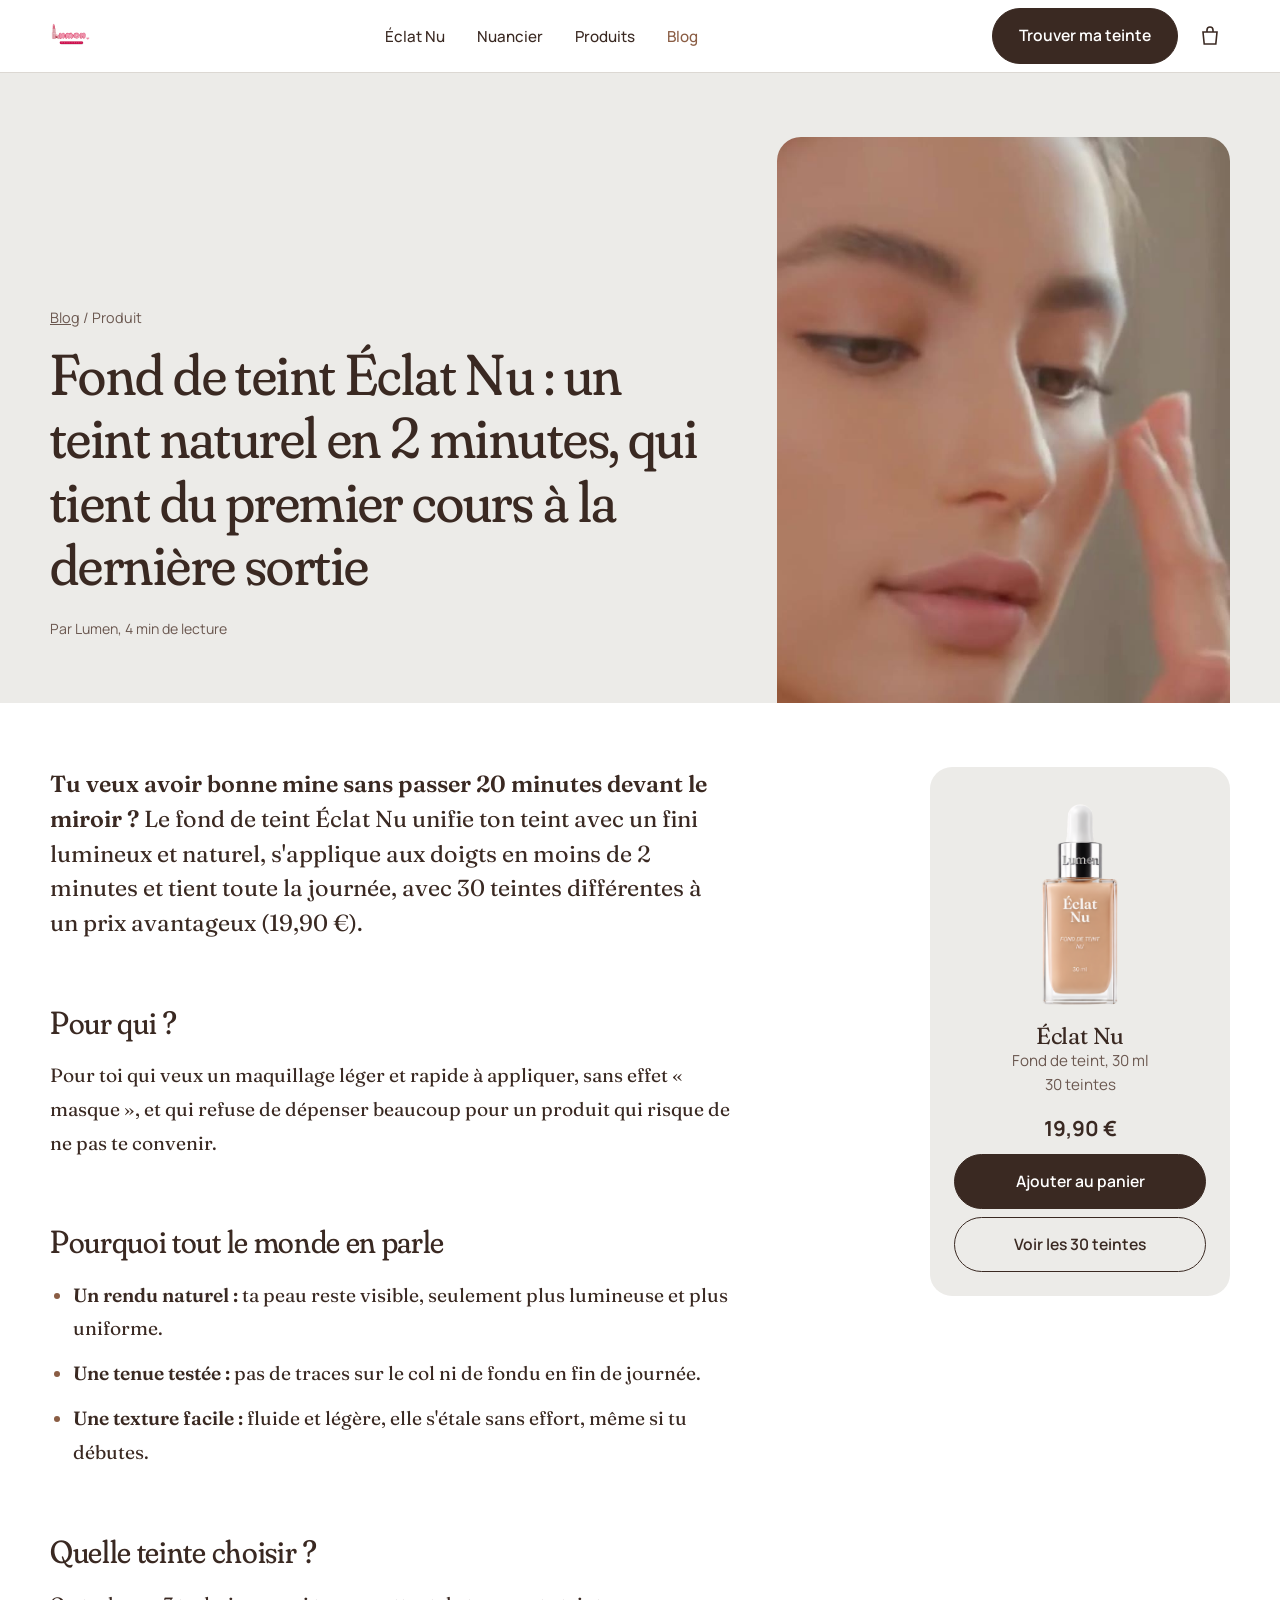
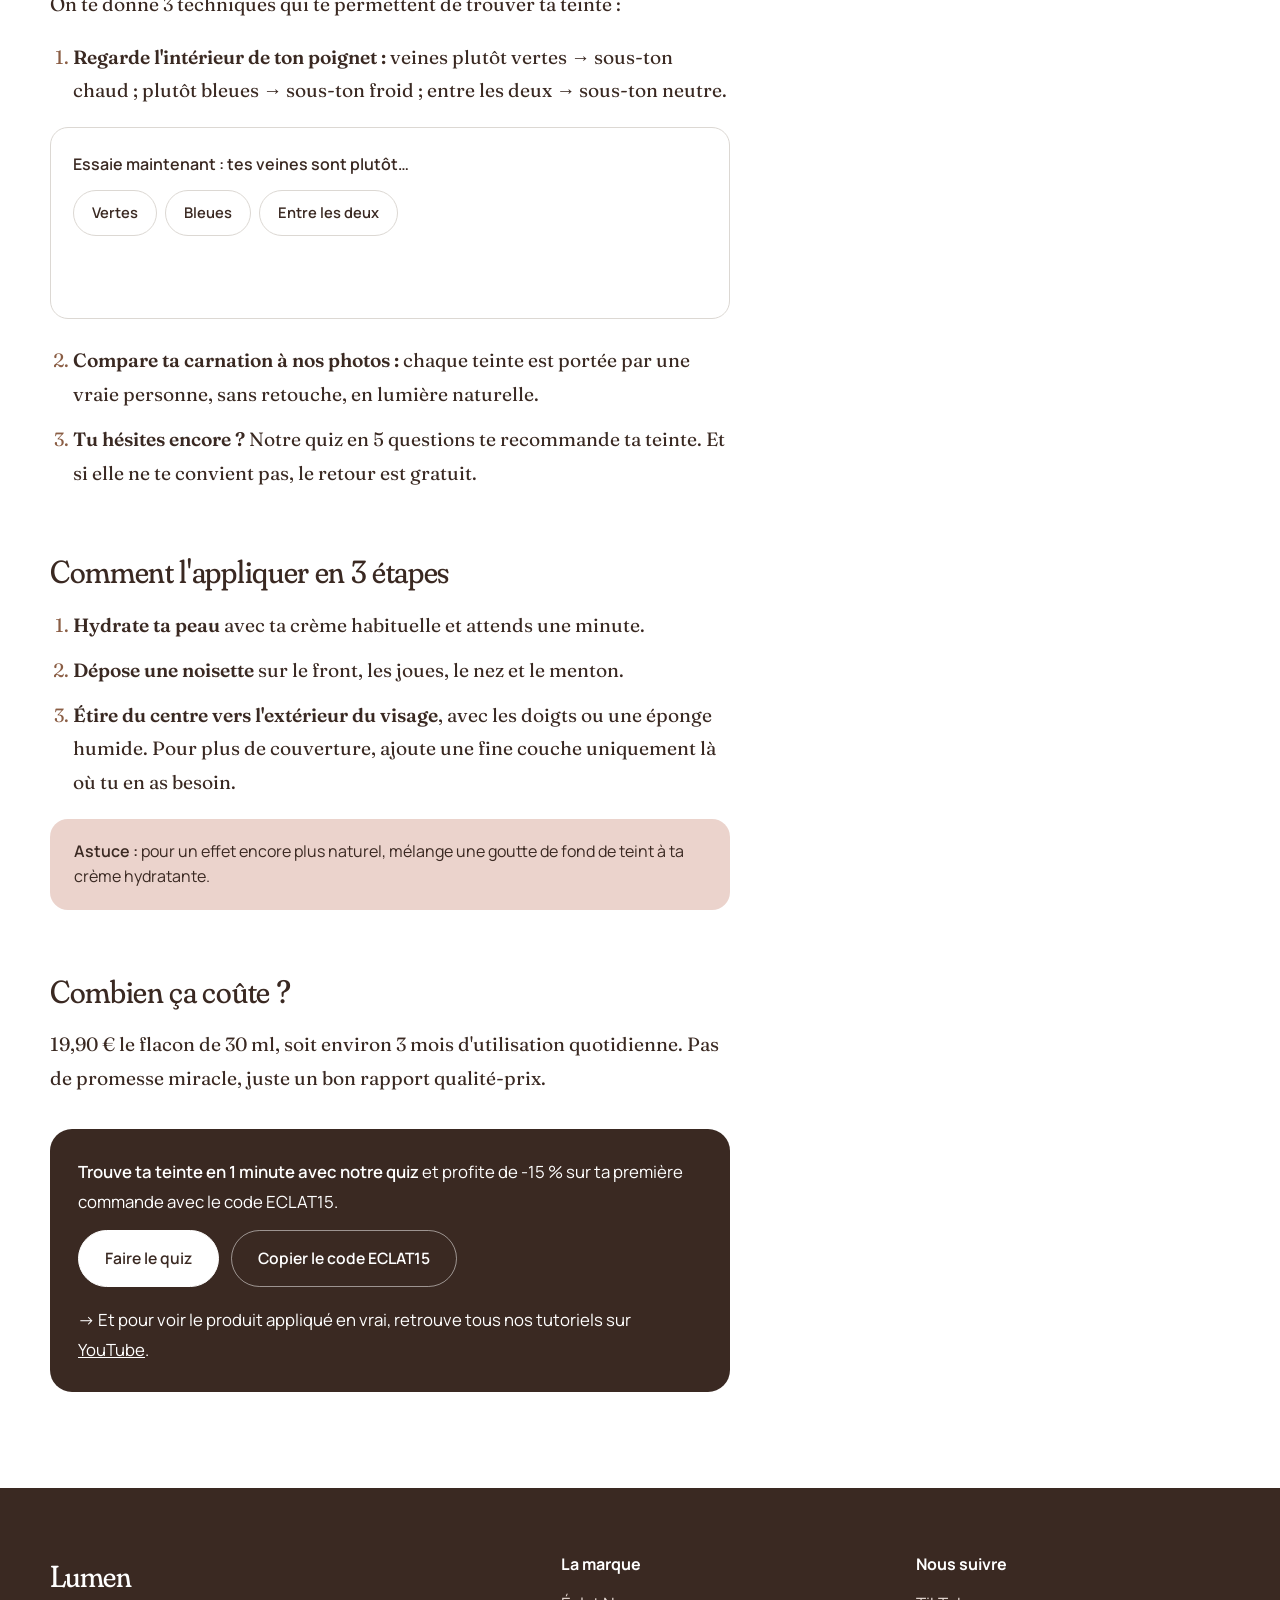
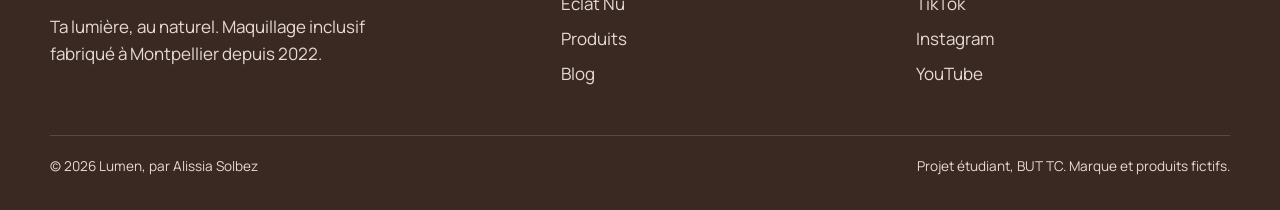
==== article-eclat-nu.html @ 2674748a "Add files via upload" ====
<!doctype html>
<html lang="fr">
<head>
  <meta charset="utf-8">
  <meta name="viewport" content="width=device-width, initial-scale=1">
  <title>Fond de teint Éclat Nu : un teint naturel en 2 minutes · Lumen</title>
  <meta name="description" content="Éclat Nu unifie ton teint avec un fini lumineux et naturel, s'applique aux doigts en moins de 2 minutes et tient toute la journée. 30 teintes, 19,90 €.">
  <link rel="preconnect" href="https://fonts.googleapis.com">
  <link rel="preconnect" href="https://fonts.gstatic.com" crossorigin>
  <link href="https://fonts.googleapis.com/css2?family=Fraunces:opsz,wght,SOFT@9..144,300..600,0..100&family=Manrope:wght@400;500;600;700&display=swap" rel="stylesheet">
  <link rel="icon" href="assets/img/logo.png">
  <link rel="stylesheet" href="assets/style.css">
</head>
<body>

<header class="nav">
  <div class="conteneur nav__inner">
    <a class="logo" href="index.html" aria-label="Lumen, accueil"><img class="logo__img" src="assets/img/logo.png" alt="Lumen" onerror="this.remove()"><span class="logo__texte">Lumen</span></a>
    <ul class="nav__liens" id="menu">
      <li><a href="index.html#eclat-nu">Éclat Nu</a></li>
      <li><a href="index.html#nuancier">Nuancier</a></li>
      <li><a href="index.html#produits">Produits</a></li>
      <li><a href="blog.html" aria-current="page">Blog</a></li>
    </ul>
    <div class="nav__actions">
      <a class="btn" href="index.html#quiz">Trouver ma teinte</a>
      <button class="panier" type="button" aria-label="Panier">
        <svg viewBox="0 0 24 24" fill="none" stroke="currentColor" stroke-width="1.6" aria-hidden="true"><path d="M5 8h14l-1.2 12H6.2L5 8Z"/><path d="M9 8V6a3 3 0 0 1 6 0v2"/></svg>
        <span class="panier__nb" data-vide="true">0</span>
      </button>
      <button class="burger" type="button" aria-label="Ouvrir le menu" aria-controls="menu" aria-expanded="false">
        <svg viewBox="0 0 24 24" fill="none" stroke="currentColor" stroke-width="1.6" aria-hidden="true"><path d="M4 8h16M4 16h16"/></svg>
      </button>
    </div>
  </div>
</header>

<div class="progression-lecture" aria-hidden="true"></div>
<main>
  <article>
    <header class="article-tete">
      <div class="conteneur article-tete__grille">
        <div style="padding-bottom:48px">
          <p class="fil"><a href="blog.html">Blog</a> / Produit</p>
          <h1>Fond de teint Éclat Nu : un teint naturel en 2 minutes, qui tient du premier cours à la dernière sortie</h1>
          <p class="meta">Par Lumen, 4 min de lecture</p>
        </div>
        <img src="assets/img/visage.jpg" alt="Visage au teint lumineux après application d'Éclat Nu">
      </div>
    </header>

    <div class="conteneur article-corps">
      <div class="prose">
        <p class="accroche"><strong>Tu veux avoir bonne mine sans passer 20 minutes devant le miroir ?</strong> Le fond de teint Éclat Nu unifie ton teint avec un fini lumineux et naturel, s'applique aux doigts en moins de 2 minutes et tient toute la journée, avec 30 teintes différentes à un prix avantageux (19,90 €).</p>

        <h2>Pour qui ?</h2>
        <p>Pour toi qui veux un maquillage léger et rapide à appliquer, sans effet « masque », et qui refuse de dépenser beaucoup pour un produit qui risque de ne pas te convenir.</p>

        <h2>Pourquoi tout le monde en parle</h2>
        <ul>
          <li><strong>Un rendu naturel :</strong> ta peau reste visible, seulement plus lumineuse et plus uniforme.</li>
          <li><strong>Une tenue testée :</strong> pas de traces sur le col ni de fondu en fin de journée.</li>
          <li><strong>Une texture facile :</strong> fluide et légère, elle s'étale sans effort, même si tu débutes.</li>
        </ul>

        <h2>Quelle teinte choisir ?</h2>
        <p>On te donne 3 techniques qui te permettent de trouver ta teinte :</p>
        <ol>
          <li><strong>Regarde l'intérieur de ton poignet :</strong> veines plutôt vertes → sous-ton chaud ; plutôt bleues → sous-ton froid ; entre les deux → sous-ton neutre.</li>
        </ol>
        <div class="test-poignet" data-test-poignet>
          <p>Essaie maintenant : tes veines sont plutôt…</p>
          <div class="test-poignet__choix">
            <button class="filtre" type="button" data-st="C" aria-pressed="false">Vertes</button>
            <button class="filtre" type="button" data-st="F" aria-pressed="false">Bleues</button>
            <button class="filtre" type="button" data-st="N" aria-pressed="false">Entre les deux</button>
          </div>
          <div class="test-poignet__resultat" aria-live="polite"></div>
        </div>
        <ol start="2">
          <li><strong>Compare ta carnation à nos photos :</strong> chaque teinte est portée par une vraie personne, sans retouche, en lumière naturelle.</li>
          <li><strong>Tu hésites encore ?</strong> Notre quiz en 5 questions te recommande ta teinte. Et si elle ne te convient pas, le retour est gratuit.</li>
        </ol>

        <h2>Comment l'appliquer en 3 étapes</h2>
        <ol>
          <li><strong>Hydrate ta peau</strong> avec ta crème habituelle et attends une minute.</li>
          <li><strong>Dépose une noisette</strong> sur le front, les joues, le nez et le menton.</li>
          <li><strong>Étire du centre vers l'extérieur du visage</strong>, avec les doigts ou une éponge humide. Pour plus de couverture, ajoute une fine couche uniquement là où tu en as besoin.</li>
        </ol>
        <p class="encart"><strong>Astuce :</strong> pour un effet encore plus naturel, mélange une goutte de fond de teint à ta crème hydratante.</p>

        <h2>Combien ça coûte ?</h2>
        <p>19,90 € le flacon de 30 ml, soit environ 3 mois d'utilisation quotidienne. Pas de promesse miracle, juste un bon rapport qualité-prix.</p>

        <div class="cta-final">
          <p><strong>Trouve ta teinte en 1 minute avec notre quiz</strong> et profite de -15 % sur ta première commande avec le code ECLAT15.</p>
          <div class="hero__boutons">
            <a class="btn" href="index.html#quiz">Faire le quiz</a>
            <button class="btn btn--clair" type="button" data-copier="ECLAT15" style="color:var(--lait);border-color:rgba(255,255,255,.5)">Copier le code ECLAT15</button>
          </div>
          <p style="margin:18px 0 0">→ Et pour voir le produit appliqué en vrai, retrouve tous nos tutoriels sur <a href="#">YouTube</a>.</p>
        </div>
      </div>

      <aside>
        <div class="aside-produit">
          <img src="assets/img/flacon.png" alt="Flacon Éclat Nu">
          <h3>Éclat Nu</h3>
          <p>Fond de teint, 30 ml<br>30 teintes</p>
          <strong style="font-size:1.3rem">19,90 €</strong>
          <button class="btn" type="button" data-ajouter-star>Ajouter au panier</button>
          <a class="btn btn--clair" href="index.html#nuancier">Voir les 30 teintes</a>
        </div>
      </aside>
    </div>
  </article>
</main>

<footer class="pied">
  <div class="conteneur">
    <div class="pied__grille">
      <div>
        <a class="logo" href="index.html" aria-label="Lumen, accueil"><img class="logo__img" src="assets/img/logo-blanc.png" alt="Lumen" onerror="this.remove()"><span class="logo__texte">Lumen</span></a>
        <p style="margin-top:12px;max-width:340px">Ta lumière, au naturel. Maquillage inclusif fabriqué à Montpellier depuis 2022.</p>
      </div>
      <div>
        <h4>La marque</h4>
        <ul>
          <li><a href="index.html#eclat-nu">Éclat Nu</a></li>
          <li><a href="index.html#produits">Produits</a></li>
          <li><a href="blog.html">Blog</a></li>
        </ul>
      </div>
      <div>
        <h4>Nous suivre</h4>
        <ul>
          <li><a href="#">TikTok</a></li>
          <li><a href="#">Instagram</a></li>
          <li><a href="#">YouTube</a></li>
        </ul>
      </div>
    </div>
    <div class="pied__bas">
      <span>© 2026 Lumen, par Alissia Solbez</span>
      <span>Projet étudiant, BUT TC. Marque et produits fictifs.</span>
    </div>
  </div>
</footer>

<div class="toast" role="status" aria-live="polite"></div>
<script src="assets/app.js"></script>
</body>
</html>
---- assets/style.css ----
:root {
  --lait: #ffffff;
  --studio: #ecebe8;
  --studio-2: #f6f5f3;
  --nude: #c9a083;
  --nude-fonce: #8a5d44;
  --cacao: #3a2922;
  --cacao-doux: #6b5850;
  --rose: #ebd3cc;
  --ligne: #dcd8d3;
  --teinte: #c9a083;
  --serif: "Fraunces", Georgia, serif;
  --sans: "Manrope", system-ui, -apple-system, "Segoe UI", sans-serif;
  --max: 1180px;
  --rayon: 18px;
}

*, *::before, *::after { box-sizing: border-box; }
html { scroll-behavior: smooth; }
body {
  margin: 0;
  background: var(--lait);
  color: var(--cacao);
  font-family: var(--sans);
  font-size: 17px;
  line-height: 1.6;
  -webkit-font-smoothing: antialiased;
}
img { max-width: 100%; display: block; }
a { color: inherit; }
button { font: inherit; color: inherit; cursor: pointer; }
:focus-visible { outline: 2px solid var(--nude-fonce); outline-offset: 3px; border-radius: 6px; }

h1, h2, h3 { font-family: var(--serif); font-weight: 400; line-height: 1.1; margin: 0; letter-spacing: -0.01em; }
h1 { font-size: clamp(2.6rem, 6vw, 4.6rem); font-variation-settings: "opsz" 144, "SOFT" 100; }
h2 { font-size: clamp(2rem, 4vw, 3rem); font-variation-settings: "opsz" 120, "SOFT" 100; }
h3 { font-size: 1.45rem; font-variation-settings: "opsz" 40, "SOFT" 50; }
p { margin: 0 0 1em; }

.conteneur { width: min(100% - 32px, var(--max)); margin-inline: auto; }
.section { padding: clamp(64px, 9vw, 120px) 0; }
.section--studio { background: var(--studio); }
.intro { max-width: 620px; margin-bottom: 48px; }
.intro p { color: var(--cacao-doux); font-size: 1.1rem; margin-top: 16px; }

/* Boutons */
.btn {
  display: inline-flex; align-items: center; justify-content: center; gap: 10px;
  padding: 14px 26px; border-radius: 999px; border: 1.5px solid var(--cacao);
  background: var(--cacao); color: var(--lait); text-decoration: none;
  font-weight: 600; font-size: 0.98rem; transition: background .2s, color .2s;
}
.btn:hover { background: var(--nude-fonce); border-color: var(--nude-fonce); }
.btn--clair { background: transparent; color: var(--cacao); }
.btn--clair:hover { background: var(--cacao); color: var(--lait); border-color: var(--cacao); }

/* Navigation */
.nav {
  position: sticky; top: 0; z-index: 50;
  background: rgba(255,255,255,.92); backdrop-filter: blur(10px);
  border-bottom: 1px solid var(--ligne);
}
.nav__inner { display: flex; align-items: center; justify-content: space-between; height: 72px; }
.logo { font-family: var(--serif); font-size: 1.9rem; text-decoration: none; font-variation-settings: "opsz" 144, "SOFT" 100; letter-spacing: -0.02em; }
.nav__liens { display: flex; gap: 32px; list-style: none; margin: 0; padding: 0; align-items: center; }
.nav__liens a { text-decoration: none; font-weight: 500; font-size: .95rem; }
.nav__liens a:hover, .nav__liens a[aria-current="page"] { color: var(--nude-fonce); }
.nav__actions { display: flex; align-items: center; gap: 12px; }
.panier { position: relative; background: none; border: 0; padding: 8px; display: flex; }
.panier svg { width: 24px; height: 24px; }
.panier__nb {
  position: absolute; top: 0; right: -2px; min-width: 18px; height: 18px; border-radius: 9px;
  background: var(--nude-fonce); color: #fff; font-size: 11px; font-weight: 700;
  display: grid; place-items: center; padding: 0 4px;
}
.panier__nb[data-vide="true"] { display: none; }
.burger { display: none; background: none; border: 0; padding: 8px; }
.burger svg { width: 26px; height: 26px; }

/* Hero */
.hero { background: var(--studio); overflow: hidden; }
.hero__grille { display: grid; grid-template-columns: 1.05fr .95fr; align-items: center; gap: 40px; padding: 56px 0 32px; }
.hero__texte p.chapo { font-size: 1.2rem; color: var(--cacao-doux); max-width: 480px; margin: 22px 0 28px; }
.hero__prix { display: flex; align-items: baseline; gap: 14px; margin-bottom: 30px; }
.hero__prix strong { font-family: var(--serif); font-size: 2rem; font-weight: 400; }
.hero__prix span { color: var(--cacao-doux); font-size: .95rem; }
.hero__boutons { display: flex; gap: 12px; flex-wrap: wrap; }
.hero__visuel { position: relative; display: grid; place-items: center; min-height: 520px; }
.disque {
  position: absolute; width: min(460px, 88%); aspect-ratio: 1; border-radius: 50%;
  background: var(--teinte); transition: background-color .6s ease;
}
.hero__flacon { position: relative; height: min(440px, 64vh); width: auto; filter: drop-shadow(0 30px 30px rgba(58,41,34,.18)); }
.hero__etiquette {
  position: absolute; bottom: 36px; right: 4%; background: var(--lait); border-radius: 14px;
  padding: 12px 16px; display: flex; gap: 12px; align-items: center; box-shadow: 0 8px 24px rgba(58,41,34,.12);
}
.hero__etiquette i { width: 28px; height: 28px; border-radius: 50%; background: var(--teinte); display: block; transition: background-color .6s; }
.hero__etiquette b { display: block; font-weight: 700; font-size: .95rem; }
.hero__etiquette small { color: var(--cacao-doux); font-size: .8rem; }

/* Bande de teintes */
.bande { padding: 8px 0 48px; }
.bande__titre { display: flex; justify-content: space-between; align-items: baseline; gap: 16px; margin-bottom: 14px; flex-wrap: wrap; }
.bande__titre p { margin: 0; font-weight: 600; }
.bande__titre a { font-size: .9rem; color: var(--nude-fonce); font-weight: 600; }
.bande__teintes { display: grid; grid-template-columns: repeat(30, 1fr); height: 64px; border-radius: 14px; overflow: hidden; }
.bande__teintes button {
  border: 0; padding: 0; background: var(--c); position: relative; transition: transform .2s;
}
.bande__teintes button:hover { transform: scaleY(1.12); z-index: 1; }
.bande__teintes button[aria-pressed="true"] { transform: scaleY(1.22); z-index: 2; box-shadow: 0 0 0 3px var(--lait), 0 0 0 5px var(--cacao); border-radius: 4px; }

/* Bénéfices */
.benefices { display: grid; grid-template-columns: repeat(12, 1fr); gap: 24px; align-items: stretch; }
.benefice { grid-column: span 4; display: flex; flex-direction: column; gap: 18px; }
.benefice img { border-radius: var(--rayon); aspect-ratio: 4/5; object-fit: cover; width: 100%; }
.benefice:nth-child(2) { margin-top: 56px; }
.benefice:nth-child(3) { margin-top: 112px; }
.benefice p { color: var(--cacao-doux); margin: 0; }

/* Nuancier */
.nuancier { display: grid; grid-template-columns: 1fr 360px; gap: 48px; align-items: start; }
.filtres { display: flex; gap: 8px; flex-wrap: wrap; margin-bottom: 24px; }
.filtre {
  border: 1.5px solid var(--ligne); background: var(--lait); border-radius: 999px; padding: 9px 18px; font-weight: 600; font-size: .92rem;
}
.filtre[aria-pressed="true"] { background: var(--cacao); color: var(--lait); border-color: var(--cacao); }
.pastilles { display: grid; grid-template-columns: repeat(auto-fill, minmax(76px, 1fr)); gap: 14px; }
.pastille { border: 0; background: none; padding: 0; text-align: center; font-size: .78rem; font-weight: 600; color: var(--cacao-doux); }
.pastille span { display: block; aspect-ratio: 1; border-radius: 50%; background: var(--c); margin-bottom: 6px; border: 3px solid transparent; outline: 1.5px solid transparent; transition: outline-color .2s; }
.pastille:hover span { outline-color: var(--ligne); }
.pastille[aria-pressed="true"] span { border-color: var(--lait); outline: 2px solid var(--cacao); }
.pastille[hidden] { display: none; }
.fiche-teinte { background: var(--lait); border-radius: var(--rayon); padding: 28px; position: sticky; top: 96px; }
.fiche-teinte__echantillon { height: 150px; border-radius: 12px; background: var(--teinte); margin-bottom: 20px; transition: background-color .4s; }
.fiche-teinte h3 { margin-bottom: 4px; }
.fiche-teinte .sous-ton { color: var(--cacao-doux); margin-bottom: 18px; }
.fiche-teinte .btn { width: 100%; }
.astuce-poignet { margin-top: 18px; font-size: .92rem; color: var(--cacao-doux); border-top: 1px solid var(--ligne); padding-top: 16px; }

/* Quiz */
.quiz { background: var(--cacao); color: var(--lait); border-radius: 28px; padding: clamp(28px, 5vw, 64px); display: grid; grid-template-columns: .8fr 1.2fr; gap: 48px; }
.quiz h2 { color: var(--lait); }
.quiz__intro p { color: #d9cbc4; margin-top: 16px; }
.quiz__progression { height: 4px; background: rgba(255,255,255,.15); border-radius: 2px; margin-bottom: 28px; overflow: hidden; }
.quiz__progression i { display: block; height: 100%; width: 0; background: var(--nude); transition: width .35s; }
.quiz__question { font-family: var(--serif); font-size: 1.6rem; margin-bottom: 22px; line-height: 1.25; }
.quiz__etape { font-size: .85rem; color: #d9cbc4; margin-bottom: 8px; }
.quiz__choix { display: grid; gap: 10px; }
.quiz__choix button {
  text-align: left; background: rgba(255,255,255,.06); border: 1.5px solid rgba(255,255,255,.18);
  color: var(--lait); padding: 14px 18px; border-radius: 14px; display: flex; align-items: center; gap: 14px; font-weight: 500;
}
.quiz__choix button:hover { border-color: var(--nude); background: rgba(255,255,255,.1); }
.quiz__choix button i { width: 22px; height: 22px; border-radius: 50%; background: var(--c, transparent); flex: none; border: 1px solid rgba(255,255,255,.3); }
.quiz__retour { background: none; border: 0; color: #d9cbc4; margin-top: 18px; padding: 0; text-decoration: underline; font-size: .9rem; }
.resultat { display: grid; grid-template-columns: 140px 1fr; gap: 24px; align-items: center; }
.resultat__teinte { aspect-ratio: 1; border-radius: 50%; background: var(--c); box-shadow: 0 0 0 6px rgba(255,255,255,.1); }
.resultat p { color: #e6dad4; }
.code-promo { display: inline-flex; align-items: center; gap: 12px; border: 1.5px dashed var(--nude); border-radius: 12px; padding: 10px 14px; margin: 6px 0 18px; }
.code-promo b { letter-spacing: .08em; }
.code-promo button { background: var(--nude); border: 0; color: var(--cacao); border-radius: 8px; padding: 6px 12px; font-weight: 700; font-size: .85rem; }
.resultat .btn { background: var(--lait); color: var(--cacao); border-color: var(--lait); }
.resultat .btn--clair { background: transparent; color: var(--lait); border-color: rgba(255,255,255,.5); }

/* Étapes */
.etapes { display: grid; grid-template-columns: repeat(3, 1fr); gap: 32px; counter-reset: etape; }
.etape { border-top: 1.5px solid var(--cacao); padding-top: 22px; }
.etape::before { counter-increment: etape; content: counter(etape); font-family: var(--serif); font-size: 3.4rem; line-height: 1; display: block; margin-bottom: 14px; color: var(--nude); }
.etape p { color: var(--cacao-doux); margin: 10px 0 0; }
.astuce { margin-top: 40px; background: var(--rose); border-radius: var(--rayon); padding: 22px 26px; max-width: 720px; }

/* Produits */
.gammes { display: flex; gap: 8px; flex-wrap: wrap; margin-bottom: 32px; }
.produits { display: grid; grid-template-columns: repeat(auto-fill, minmax(230px, 1fr)); gap: 28px 22px; }
.produit { display: flex; flex-direction: column; }
.produit__visuel { background: var(--studio-2); border-radius: var(--rayon); aspect-ratio: 1; display: grid; place-items: center; margin-bottom: 14px; position: relative; }
.produit__visuel { overflow: hidden; }
.produit__visuel svg { height: 62%; width: auto; max-width: 62%; }
.produit--star .produit__visuel { background: var(--studio); }
.produit--star .produit__visuel img { position: absolute; top: 9%; left: 0; right: 0; margin: 0 auto; height: 82%; width: auto; }
.produit__badge { position: absolute; top: 12px; left: 12px; background: var(--cacao); color: var(--lait); border-radius: 999px; font-size: .75rem; font-weight: 700; padding: 4px 10px; }
.produit h3 { font-size: 1.15rem; margin-bottom: 2px; }
.produit__gamme { font-size: .85rem; color: var(--cacao-doux); }
.produit__bas { display: flex; justify-content: space-between; align-items: center; margin-top: 12px; }
.produit__bas strong { font-weight: 700; }
.ajouter { border: 1.5px solid var(--cacao); background: none; border-radius: 999px; padding: 7px 14px; font-weight: 600; font-size: .85rem; }
.ajouter:hover, .ajouter[data-ajoute="true"] { background: var(--cacao); color: var(--lait); }
.produit[hidden] { display: none; }

/* Blog */
.blog-une { display: grid; grid-template-columns: 1fr 1fr; gap: 0; background: var(--studio); border-radius: 28px; overflow: hidden; text-decoration: none; }
.blog-une img { width: 100%; height: 100%; object-fit: cover; min-height: 340px; }
.blog-une__texte { padding: clamp(28px, 4vw, 56px); display: flex; flex-direction: column; justify-content: center; gap: 16px; }
.blog-une__texte p { color: var(--cacao-doux); margin: 0; }
.blog-une:hover h3 { text-decoration: underline; text-decoration-thickness: 1px; text-underline-offset: 6px; }
.meta { font-size: .88rem; color: var(--cacao-doux); }
.lien-fleche { font-weight: 700; color: var(--nude-fonce); }
.articles { display: grid; grid-template-columns: repeat(auto-fill, minmax(280px, 1fr)); gap: 28px; margin-top: 40px; }
.article-carte { border-top: 1.5px solid var(--cacao); padding-top: 20px; }
.article-carte p { color: var(--cacao-doux); }
.bientot { display: inline-block; font-size: .8rem; font-weight: 700; background: var(--rose); padding: 3px 10px; border-radius: 999px; margin-bottom: 10px; }

/* Pied de page */
.pied { background: var(--cacao); color: #e6dad4; padding: 64px 0 32px; }
.pied__grille { display: grid; grid-template-columns: 1.5fr 1fr 1fr; gap: 40px; }
.pied .logo { color: var(--lait); }
.pied h4 { color: var(--lait); font-size: 1rem; margin: 0 0 12px; }
.pied ul { list-style: none; margin: 0; padding: 0; display: grid; gap: 8px; }
.pied a { text-decoration: none; }
.pied a:hover { color: var(--lait); text-decoration: underline; }
.pied__bas { border-top: 1px solid rgba(255,255,255,.15); margin-top: 48px; padding-top: 20px; font-size: .85rem; display: flex; justify-content: space-between; gap: 16px; flex-wrap: wrap; }

/* Toast */
.toast {
  visibility: hidden;
  position: fixed; bottom: 24px; left: 50%; transform: translate(-50%, 140%); background: var(--cacao); color: var(--lait);
  padding: 12px 20px; border-radius: 999px; font-weight: 600; font-size: .92rem; z-index: 100; transition: transform .35s ease;
}
.toast[data-visible="true"] { transform: translate(-50%, 0); visibility: visible; }

/* Article */
.progression-lecture { position: fixed; top: 0; left: 0; height: 3px; width: 0; background: var(--nude-fonce); z-index: 60; }
.article-tete { background: var(--studio); padding: 64px 0 0; }
.article-tete__grille { display: grid; grid-template-columns: 1.2fr .8fr; gap: 48px; align-items: end; }
.article-tete h1 { font-size: clamp(2.2rem, 4.6vw, 3.6rem); margin: 14px 0 22px; }
.article-tete img { border-radius: 24px 24px 0 0; aspect-ratio: 4/5; object-fit: cover; }
.fil { font-size: .9rem; color: var(--cacao-doux); }
.fil a { color: var(--cacao-doux); }
.article-corps { display: grid; grid-template-columns: minmax(0, 680px) 300px; gap: 72px; padding: 64px 0 96px; justify-content: space-between; }
.prose { font-family: var(--serif); font-size: 1.2rem; line-height: 1.75; font-variation-settings: "opsz" 14; }
.prose .accroche { font-size: 1.45rem; line-height: 1.5; margin-bottom: 1.2em; }
.prose h2 { font-size: 2rem; margin: 2em 0 .6em; }
.prose ul, .prose ol { padding-left: 1.2em; }
.prose li { margin-bottom: .6em; }
.prose li::marker { color: var(--nude-fonce); }
.prose strong { font-weight: 600; }
.prose .encart { font-family: var(--sans); font-size: 1rem; background: var(--rose); border-radius: var(--rayon); padding: 20px 24px; line-height: 1.6; }
.prose .cta-final { font-family: var(--sans); font-size: 1.05rem; background: var(--cacao); color: var(--lait); border-radius: 22px; padding: 28px; margin-top: 2em; }
.prose .cta-final p { margin-bottom: 14px; }
.prose .cta-final .btn { background: var(--lait); color: var(--cacao); border-color: var(--lait); }
.prose .cta-final .btn.btn--clair { background: transparent; color: var(--lait); border-color: rgba(255,255,255,.5); }
.prose .cta-final a { color: var(--lait); }
.test-poignet { font-family: var(--sans); font-size: 1rem; border: 1.5px solid var(--ligne); border-radius: var(--rayon); padding: 22px; margin: 1em 0 1.6em; }
.test-poignet p { margin-bottom: 12px; font-weight: 600; }
.test-poignet__choix { display: flex; gap: 8px; flex-wrap: wrap; }
.test-poignet__resultat { margin-top: 16px; display: flex; gap: 14px; align-items: center; min-height: 44px; }
.test-poignet__resultat div { display: flex; gap: 6px; }
.test-poignet__resultat i { width: 30px; height: 30px; border-radius: 50%; background: var(--c); display: block; }
.aside-produit { position: sticky; top: 100px; background: var(--studio); border-radius: 22px; padding: 24px; text-align: center; }
.aside-produit img { height: 220px; width: auto; margin: 0 auto 12px; }
.aside-produit p { color: var(--cacao-doux); font-size: .95rem; }
.aside-produit .btn { width: 100%; margin-top: 8px; }

@media (max-width: 960px) {
  .hero__grille, .nuancier, .quiz, .article-tete__grille, .article-corps, .blog-une { grid-template-columns: 1fr; }
  .hero__visuel { min-height: 420px; order: -1; }
  .benefice { grid-column: span 12; }
  .benefice:nth-child(n) { margin-top: 0; }
  .benefice img { aspect-ratio: 16/10; }
  .fiche-teinte, .aside-produit { position: static; }
  .etapes { grid-template-columns: 1fr; }
  .pied__grille { grid-template-columns: 1fr 1fr; }
  .article-tete img { display: none; }
  .article-corps { gap: 40px; }
}
@media (max-width: 760px) {
  .burger { display: flex; }
  .nav__liens {
    position: absolute; top: 72px; left: 0; right: 0; background: var(--lait); flex-direction: column; align-items: flex-start;
    padding: 20px 16px 28px; gap: 18px; border-bottom: 1px solid var(--ligne); display: none;
  }
  .nav__liens[data-ouvert="true"] { display: flex; }
  .nav__actions .btn { display: none; }
  .bande__teintes { grid-template-columns: repeat(15, 1fr); height: 88px; }
  .resultat { grid-template-columns: 1fr; }
  .resultat__teinte { width: 110px; }
  .pied__grille { grid-template-columns: 1fr; }
  .hero__etiquette { right: 0; bottom: 16px; }
  .hero__visuel { min-height: 380px; }
  .hero__flacon { height: 330px; }
  .produits { grid-template-columns: repeat(2, 1fr); gap: 24px 14px; }
  .produit__bas { flex-direction: column; align-items: flex-start; gap: 8px; }
}
@media (prefers-reduced-motion: reduce) {
  *, *::before, *::after { transition: none !important; animation: none !important; scroll-behavior: auto !important; }
}

/* Logo : image si assets/img/logo.png existe, sinon le nom en texte */
.logo { display: inline-flex; align-items: center; }
.logo__img { height: 40px; width: auto; max-width: 180px; object-fit: contain; }
.logo__img + .logo__texte { display: none; }
.pied .logo__img { height: 48px; }
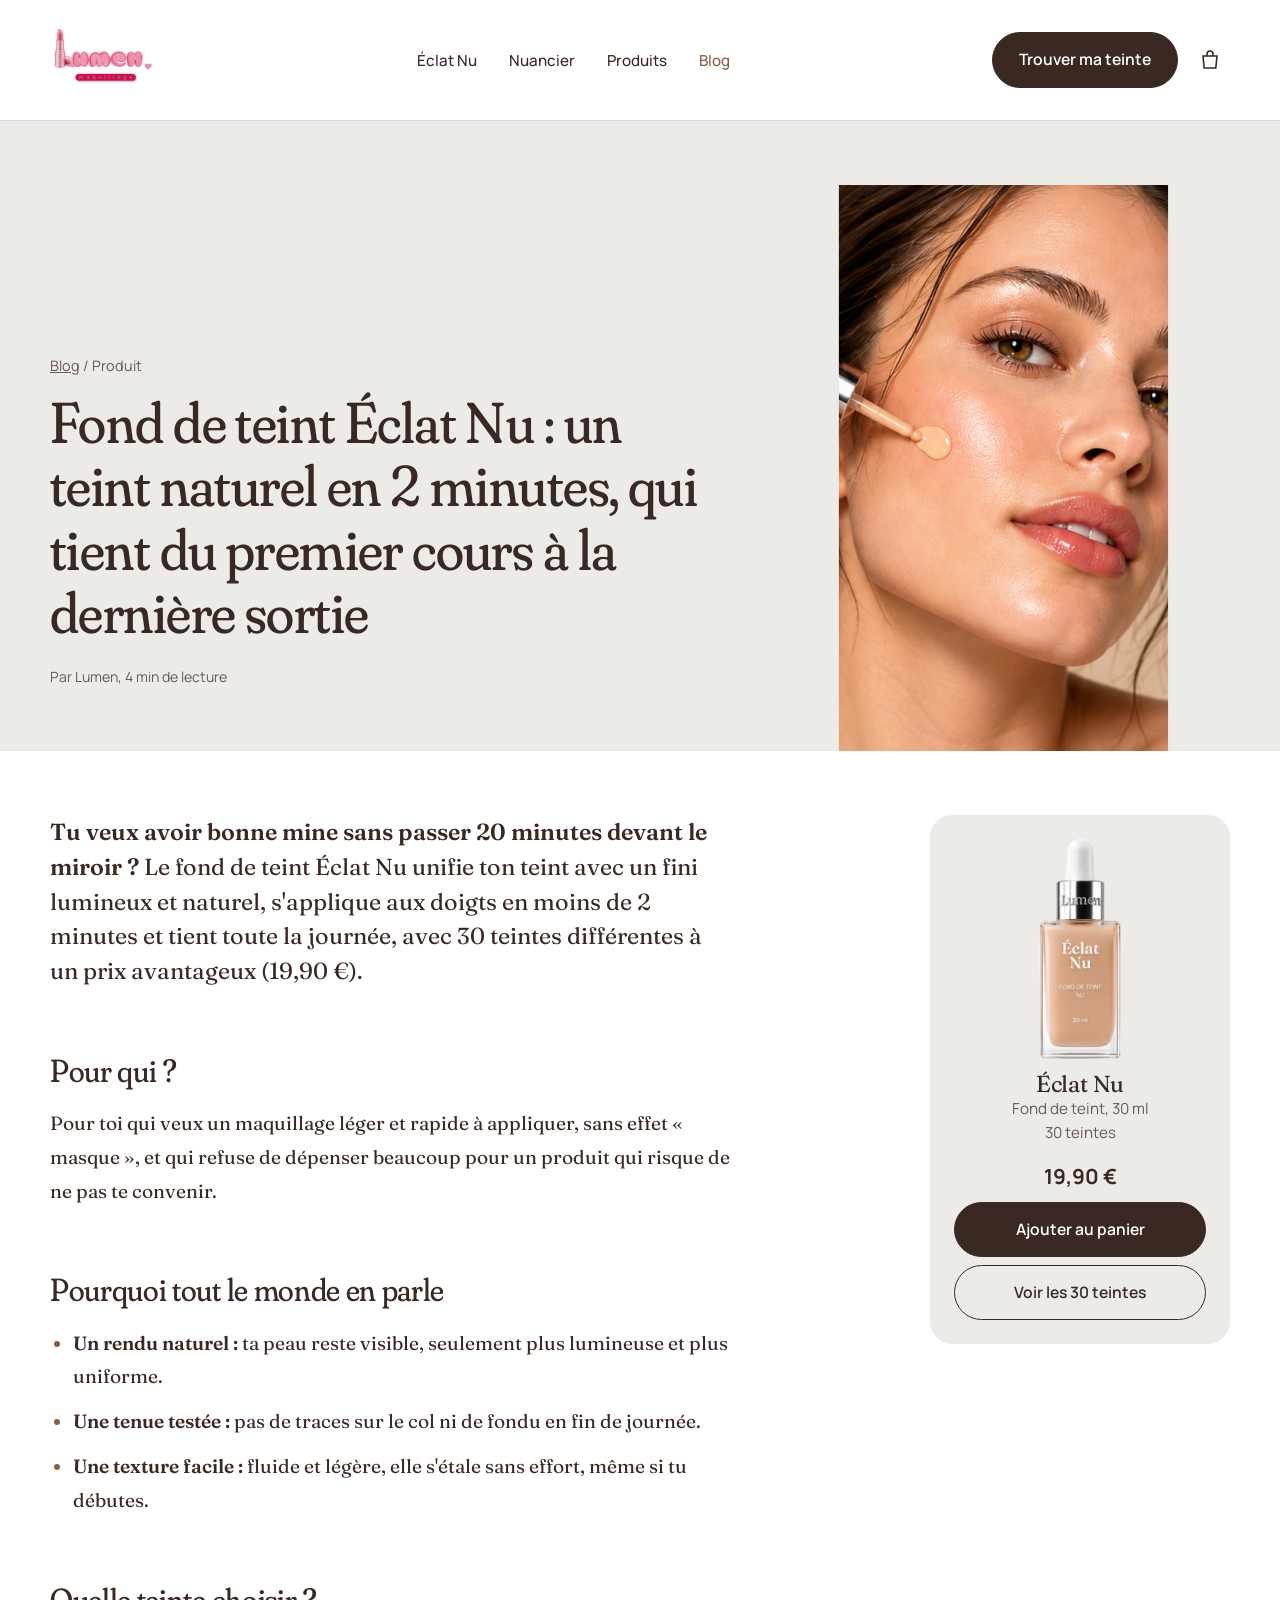
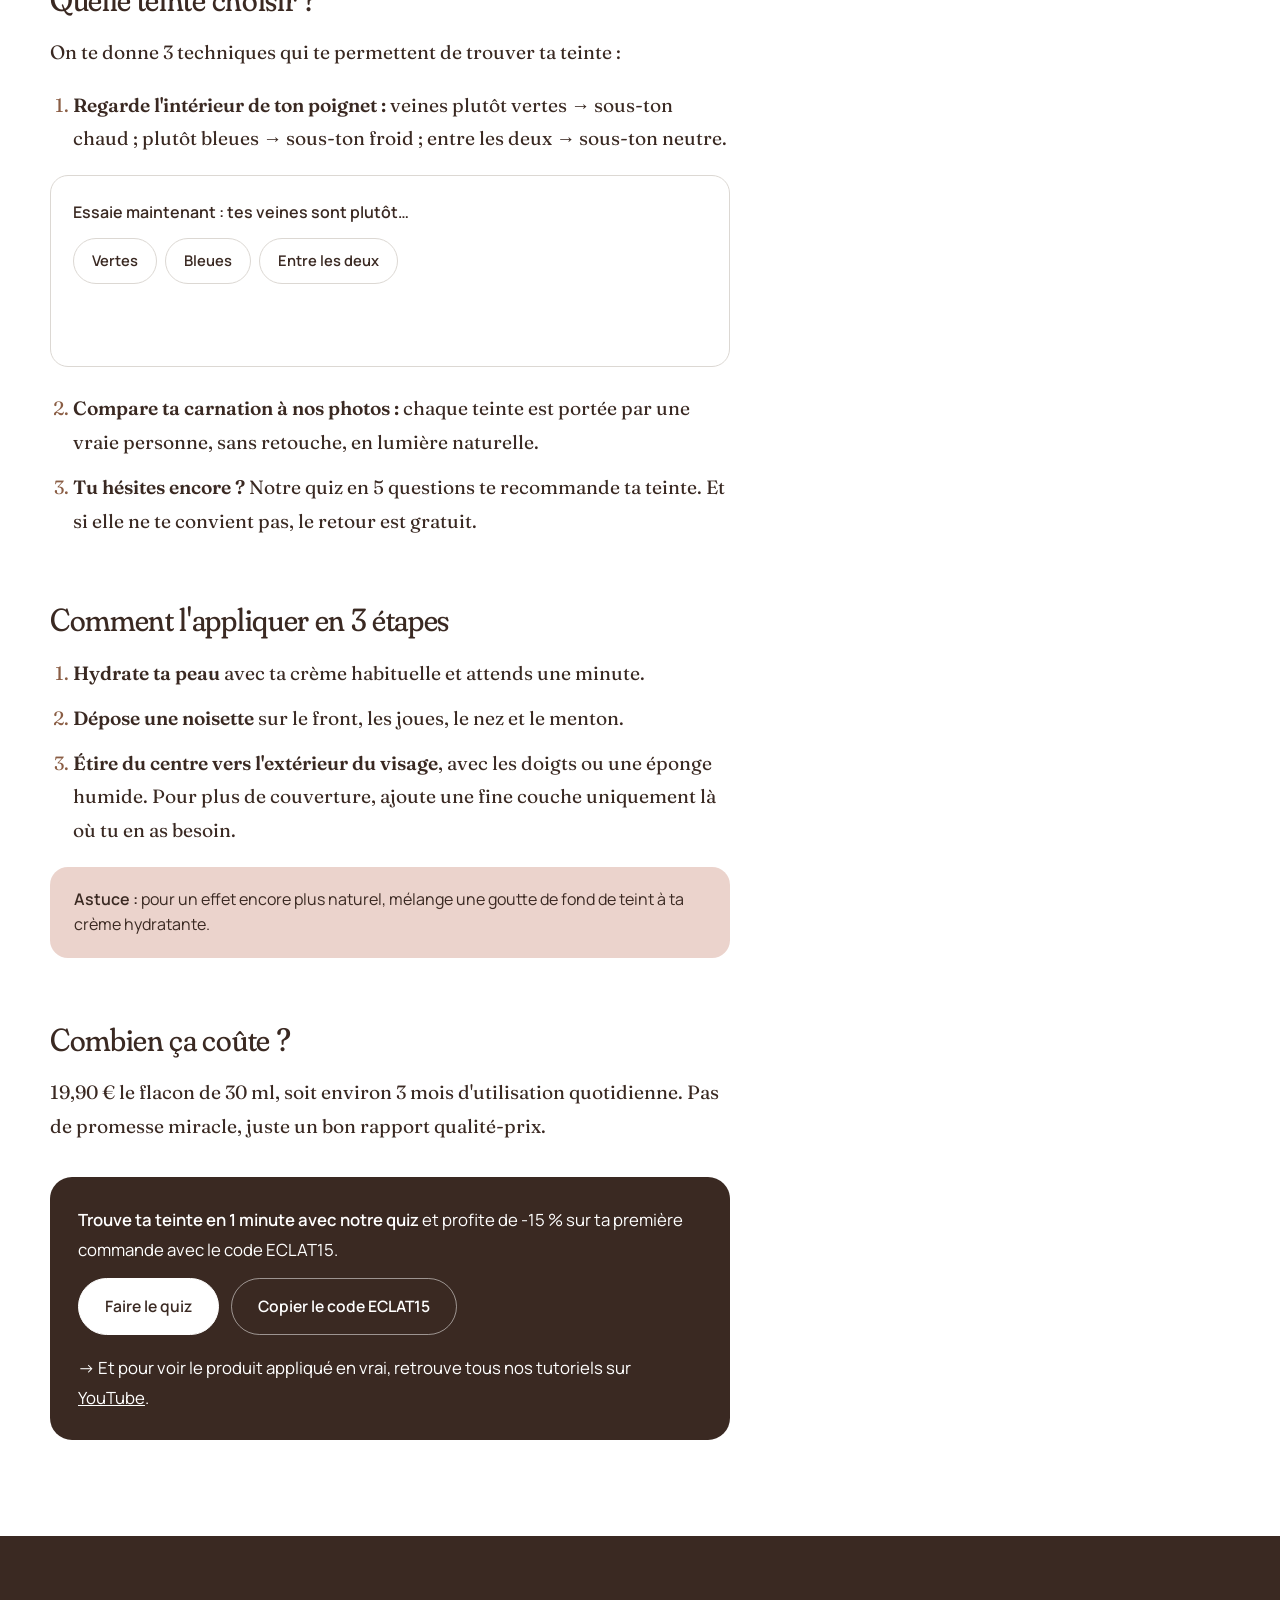
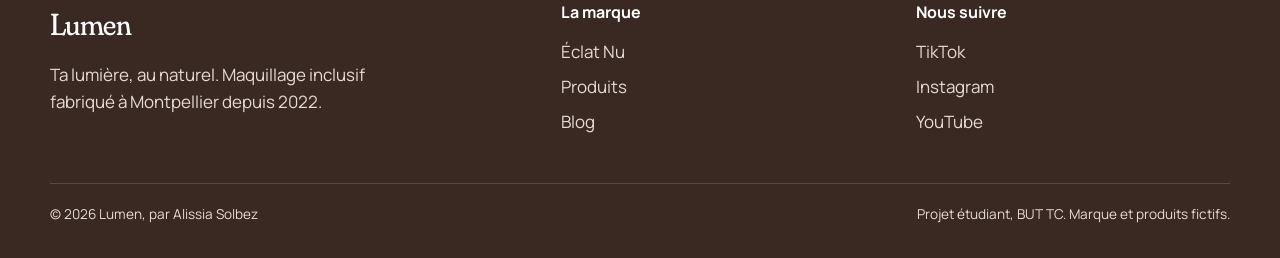
==== commit b3df0a2b: "Add files via upload" ====
--- a/article-eclat-nu.html
+++ b/article-eclat-nu.html
@@ -45,7 +45,7 @@
           <h1>Fond de teint Éclat Nu : un teint naturel en 2 minutes, qui tient du premier cours à la dernière sortie</h1>
           <p class="meta">Par Lumen, 4 min de lecture</p>
         </div>
-        <img src="assets/img/visage.jpg" alt="Visage au teint lumineux après application d'Éclat Nu">
+        <img src="assets/img/visage.png" alt="Visage au teint lumineux après application d'Éclat Nu">
       </div>
     </header>
 
--- a/assets/style.css
+++ b/assets/style.css
@@ -60,7 +60,7 @@
   background: rgba(255,255,255,.92); backdrop-filter: blur(10px);
   border-bottom: 1px solid var(--ligne);
 }
-.nav__inner { display: flex; align-items: center; justify-content: space-between; height: 72px; }
+.nav__inner { display: flex; align-items: center; justify-content: space-between; height: 120px; }
 .logo { font-family: var(--serif); font-size: 1.9rem; text-decoration: none; font-variation-settings: "opsz" 144, "SOFT" 100; letter-spacing: -0.02em; }
 .nav__liens { display: flex; gap: 32px; list-style: none; margin: 0; padding: 0; align-items: center; }
 .nav__liens a { text-decoration: none; font-weight: 500; font-size: .95rem; }
@@ -88,7 +88,7 @@
 .hero__visuel { position: relative; display: grid; place-items: center; min-height: 520px; }
 .disque {
   position: absolute; width: min(460px, 88%); aspect-ratio: 1; border-radius: 50%;
-  background: var(--teinte); transition: background-color .6s ease;
+  background: color-mix(in srgb, var(--teinte) 42%, #ffffff);
 }
 .hero__flacon { position: relative; height: min(440px, 64vh); width: auto; filter: drop-shadow(0 30px 30px rgba(58,41,34,.18)); }
 .hero__etiquette {
@@ -132,7 +132,7 @@
 .pastille:hover span { outline-color: var(--ligne); }
 .pastille[aria-pressed="true"] span { border-color: var(--lait); outline: 2px solid var(--cacao); }
 .pastille[hidden] { display: none; }
-.fiche-teinte { background: var(--lait); border-radius: var(--rayon); padding: 28px; position: sticky; top: 96px; }
+.fiche-teinte { background: var(--lait); border-radius: var(--rayon); padding: 28px; position: sticky; top: 140px; }
 .fiche-teinte__echantillon { height: 150px; border-radius: 12px; background: var(--teinte); margin-bottom: 20px; transition: background-color .4s; }
 .fiche-teinte h3 { margin-bottom: 4px; }
 .fiche-teinte .sous-ton { color: var(--cacao-doux); margin-bottom: 18px; }
@@ -179,7 +179,7 @@
 .produit__visuel { overflow: hidden; }
 .produit__visuel svg { height: 62%; width: auto; max-width: 62%; }
 .produit--star .produit__visuel { background: var(--studio); }
-.produit--star .produit__visuel img { position: absolute; top: 9%; left: 0; right: 0; margin: 0 auto; height: 82%; width: auto; }
+.produit--star .produit__visuel .flacon { position: absolute; top: 9%; left: 0; right: 0; margin: 0 auto; height: 82%; }
 .produit__badge { position: absolute; top: 12px; left: 12px; background: var(--cacao); color: var(--lait); border-radius: 999px; font-size: .75rem; font-weight: 700; padding: 4px 10px; }
 .produit h3 { font-size: 1.15rem; margin-bottom: 2px; }
 .produit__gamme { font-size: .85rem; color: var(--cacao-doux); }
@@ -268,7 +268,7 @@
 @media (max-width: 760px) {
   .burger { display: flex; }
   .nav__liens {
-    position: absolute; top: 72px; left: 0; right: 0; background: var(--lait); flex-direction: column; align-items: flex-start;
+    position: absolute; top: 120px; left: 0; right: 0; background: var(--lait); flex-direction: column; align-items: flex-start;
     padding: 20px 16px 28px; gap: 18px; border-bottom: 1px solid var(--ligne); display: none;
   }
   .nav__liens[data-ouvert="true"] { display: flex; }
@@ -289,6 +289,24 @@
 
 /* Logo : image si assets/img/logo.png existe, sinon le nom en texte */
 .logo { display: inline-flex; align-items: center; }
-.logo__img { height: 40px; width: auto; max-width: 180px; object-fit: contain; }
+.logo__img { height: 104px; width: auto; max-width: 340px; object-fit: contain; }
 .logo__img + .logo__texte { display: none; }
-.pied .logo__img { height: 48px; }
+.pied .logo__img { height: 110px; }
+@media (max-width: 760px) { .logo__img { height: 76px; max-width: 220px; } .nav__inner { height: 92px; } .nav__liens { top: 92px !important; } }
+
+/* Flacon recolorable : le liquide prend la teinte choisie */
+.flacon { position: relative; display: block; aspect-ratio: 412 / 1100; }
+.flacon img { display: block; width: 100%; height: 100%; }
+.flacon__liquide, .flacon__ombres { position: absolute; inset: 0; pointer-events: none; }
+.flacon__liquide {
+  background-color: var(--teinte);
+  -webkit-mask: url("[data-uri]") center / 100% 100% no-repeat;
+          mask: url("[data-uri]") center / 100% 100% no-repeat;
+  transition: background-color .6s ease;
+}
+.flacon__ombres { background: url("img/flacon-ombres.png") center / 100% 100% no-repeat; mix-blend-mode: soft-light; }
+
+/* Photos produits : assets/img/produits/<nom>.png ou .jpg, sinon l'icône s'affiche */
+.produit__photo { position: absolute; inset: 0; width: 100%; height: 100%; object-fit: contain; padding: 8%; border-radius: var(--rayon); }
+.produit__photo--jpg { object-fit: cover; padding: 0; }
+.produit__photo + svg { display: none; }
